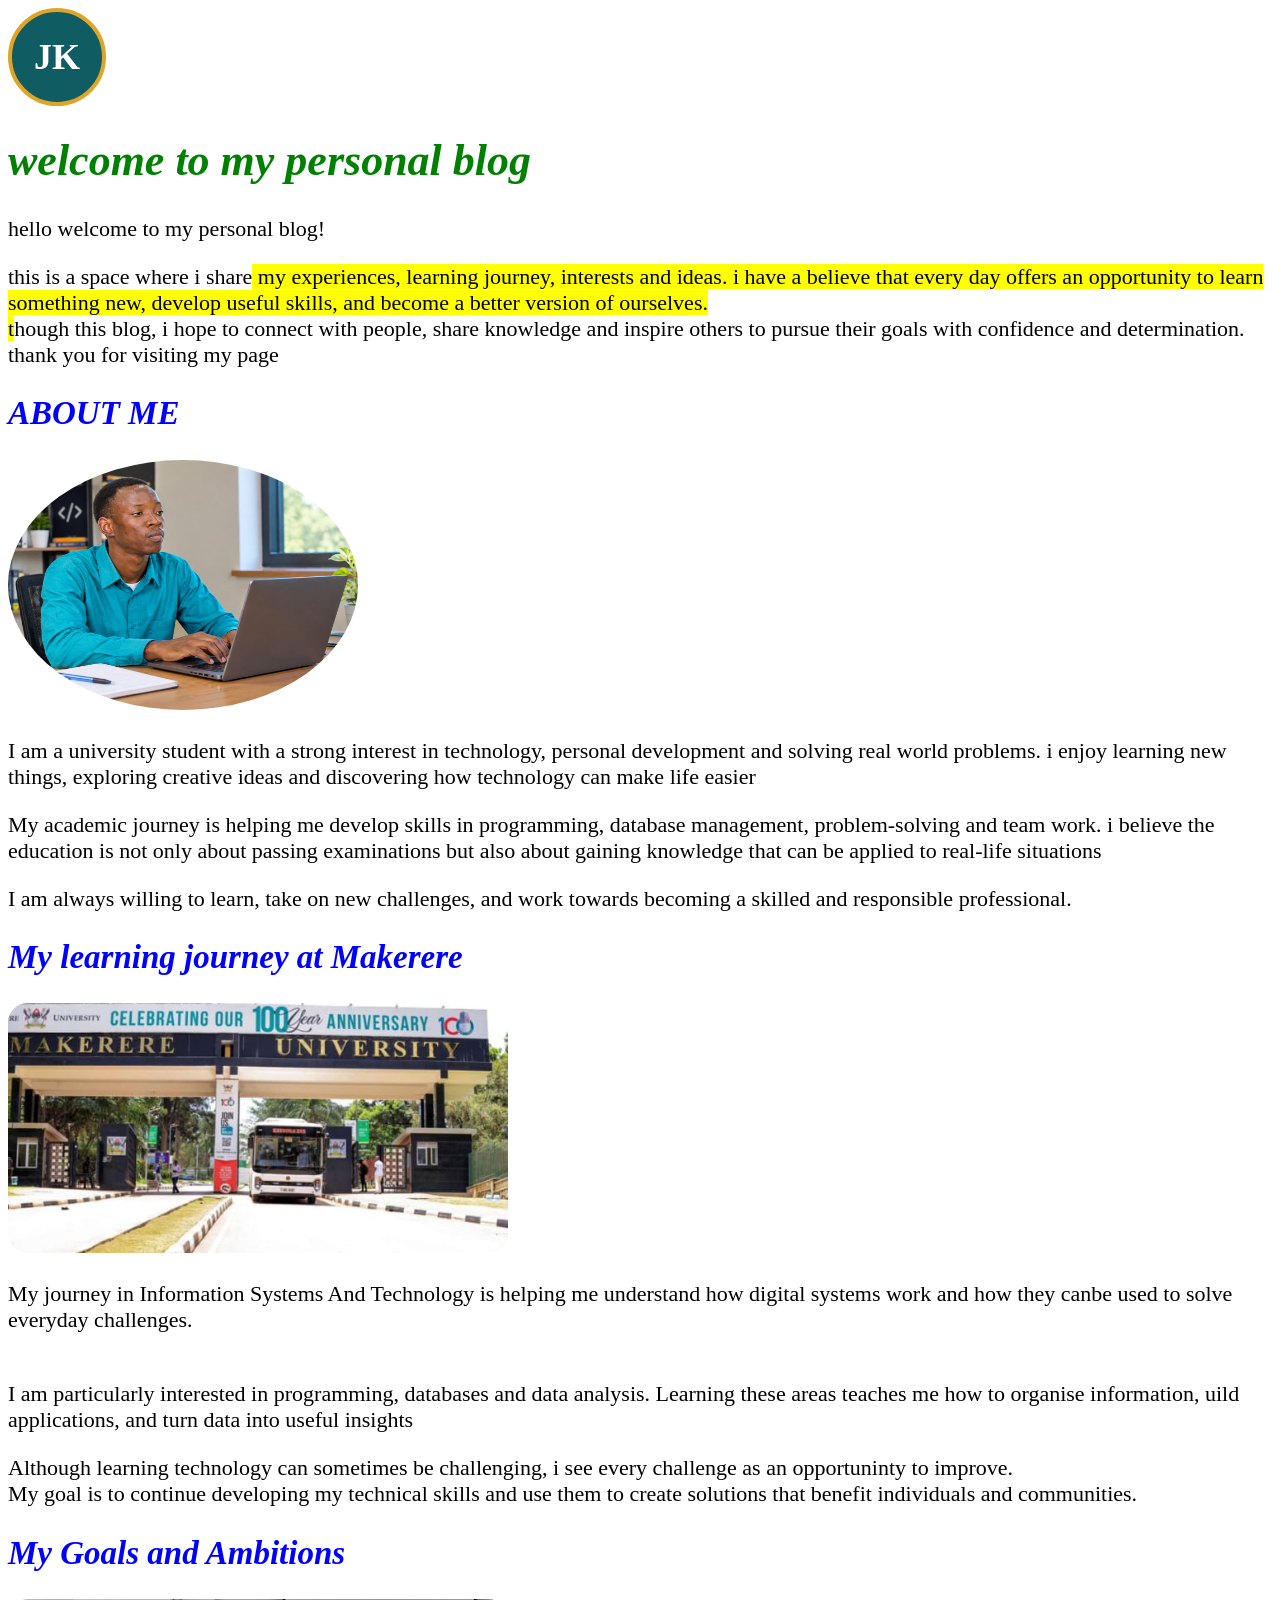
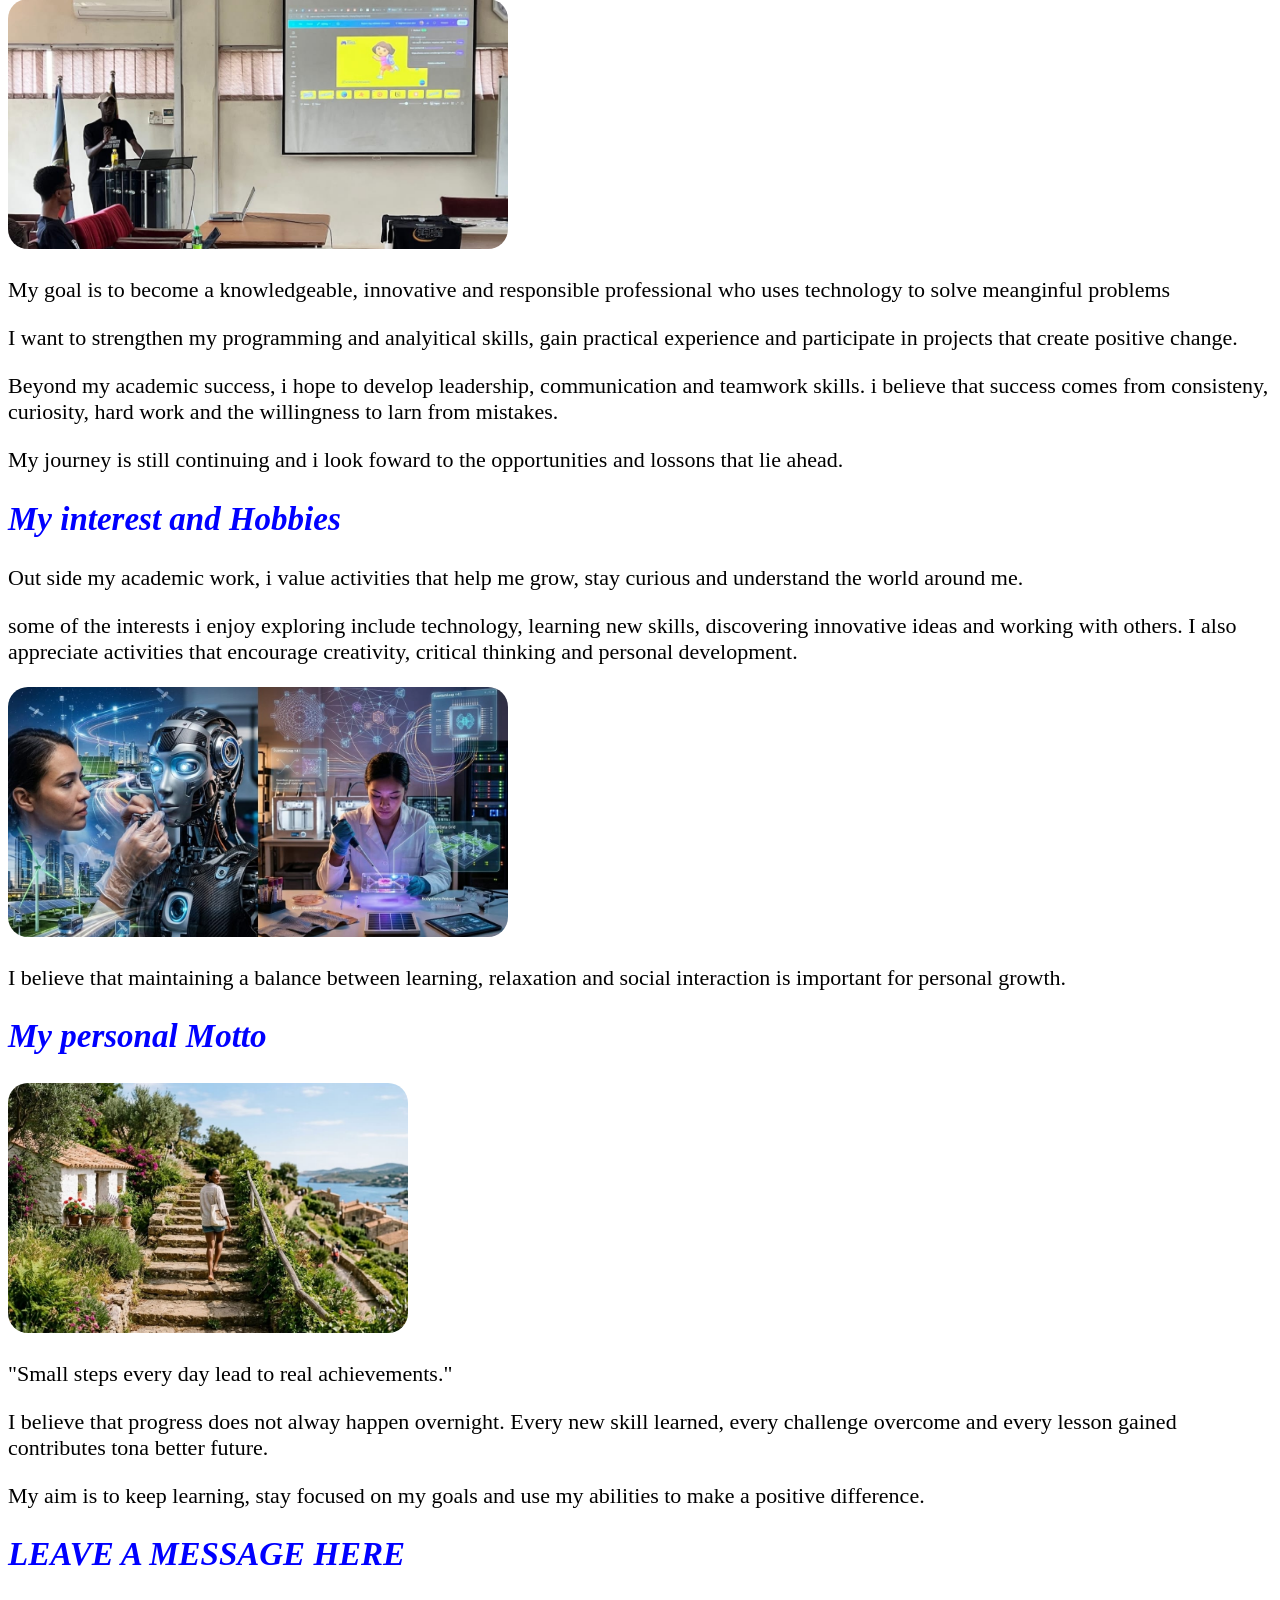
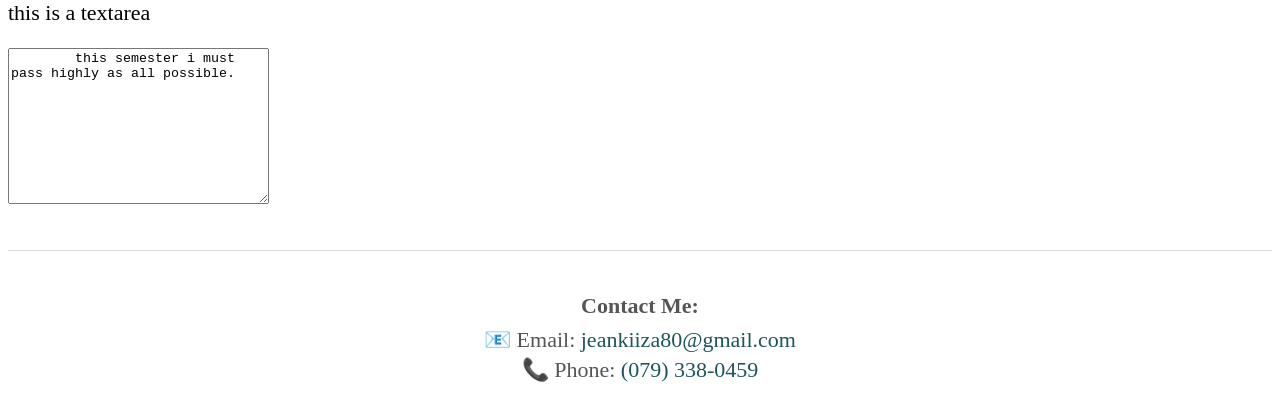
==== index.html @ bac6941d "Update index.html" ====
<!DOCTYPE html>
<html lang="en">
<head>
    <meta charset="UTF-8"
    <meta name = "viewport" content="width=device-width, initial-scale=1.0">
    <title>MY PERSONAL BLOG</title>
    <link rel="stylesheet" 
    href="style.css">
    <style>
      body { background-color: cream; font-size:22px;}
      h1 { color: green; font-style: italic;}
      h2{color: blue; font-style: italic;}
      .profile-photo { width: 350px;height:250px; border-radius: 100%;}
        
    
    </style>
</head>
<body>
  <header class="top-bar">
       <div style="width:90px; height:90px; border-radius:50%; background-color:#0f5c63; color:white; font-size: 36px; font-weight:bold; display:flex; align-items:center; justify-content:center; border:4px solid #e0a526; text-align: center;">JK</div>
          
  </header>
    <h1>welcome to my personal blog </h1> 
    <p>hello welcome to my personal blog!<br> </p>
       <p> this is a space where i share<mark> my experiences, learning journey, interests and ideas. i have a believe that every day offers an opportunity to learn something new, develop useful skills, and become a better version of ourselves.<br>  t</mark>hough this blog, i hope to connect with people, share knowledge and inspire others to pursue their goals with confidence and determination.<br>  thank you for visiting my page</p>
       
        <h2>ABOUT ME</h2>

        <img src="jean.jpeg" alt="computing journey"
          class="profile-photo">
        <P>I am a university student  with a strong interest in technology, personal development and solving real world problems. i enjoy learning new things, exploring creative ideas and discovering  how technology can make life easier<br></P>
        <p>My academic journey is helping me develop skills in programming, database management, problem-solving and team work. i believe the education is not only about passing examinations but also about gaining knowledge that can be applied to real-life situations</p>
        <p>I am always willing to learn, take on new challenges, and work towards becoming a skilled and responsible professional.</p>
        <h2>My learning journey at Makerere</h2>

<img src="muk.jpeg" alt="My Learning Journey" style="width: 500px; height: 250px; object-fit: cover; border-radius: 20px;">
        
        <p>My journey in Information Systems  And Technology is helping me understand how digital systems work and how they canbe used to solve everyday challenges.</p>
        <p><br> I am particularly interested in programming, databases and data analysis. Learning these areas teaches me how to organise information,  uild applications, and turn data into useful insights<br></p>
        <p>Although learning technology can sometimes be challenging, i see every challenge as an opportuninty to improve. <br> My goal is to continue developing my technical skills and use them to create solutions that benefit individuals and communities.</p>

        <h2>My Goals and Ambitions</h2>

        <img src="techno.jpeg" alt="solving technological problem" style="width: 500px; height: 250px; object-fit: cover; border-radius: 20px;">

        <p>My goal is to become a knowledgeable, innovative and responsible professional who uses technology to solve meanginful problems<br></p>

        <p>I want to strengthen my programming and analyitical skills, gain practical experience and participate in projects that create positive change. <br></p>

        <p>Beyond my academic success, i hope to develop leadership, communication and teamwork skills. i believe that success comes from consisteny, curiosity, hard work and the willingness to larn from mistakes.<br></p>

        <p>My journey is still continuing and i look foward to the opportunities and lossons that lie ahead.</p>

        <h2>My interest and Hobbies</h2>

        <p>Out side my academic work, i value activities that help me grow, stay curious and understand the world around me.<br></p>
        <p>some of the interests i enjoy exploring include technology, learning new skills, discovering innovative ideas and working with others. I also appreciate activities that encourage creativity, critical thinking and personal development.<br> </p>
         <img src="tec.jpeg" alt="My technology and innovation" style="width: 500px; height: 250px; object-fit: cover; border-radius: 20px;">

        <p>I believe that maintaining a balance between learning, relaxation and social interaction is important for personal growth.</p>
        

        <h2>My personal Motto</h2>
        <img src="stair.jpeg" alt="what i believe" style="width: 400px; height: 250px; object-fit: cover; border-radius: 20px;">

        <p>"Small steps every day lead to real achievements."<br></p>
        <p>I believe that progress does not alway happen overnight. Every new skill learned, every challenge overcome and every lesson gained contributes tona better future. <br> </p>

        <p>My aim is to keep learning, stay focused on my goals and use my abilities to make a positive difference.</p>

        <h2>LEAVE A MESSAGE HERE</h2>

         <p> this is a textarea</p>
            <textarea name ="message" rows="10" cols="30">
        this semester i must pass highly as all possible.
       </textarea>


        <footer style="margin-top: 40px; padding: 20px 0; border-top: 1px solid #ddd; text-align: center; color: #555;">
  <p style="margin-bottom: 8px;"><strong>Contact Me:</strong></p>
  <p style="margin: 4px 0;">
    📧 Email: <a href="mailto:jeankiiza80@gmail.com" style="color: #1e555c; text-decoration: none;">jeankiiza80@gmail.com</a>
  </p>
  <p style="margin: 4px 0;">
    📞 Phone: <a href="tel:+256 793380459" style="color: #1e555c; text-decoration: none;">(079) 338-0459</a>
  </p>
</footer>
</body>   
</html>
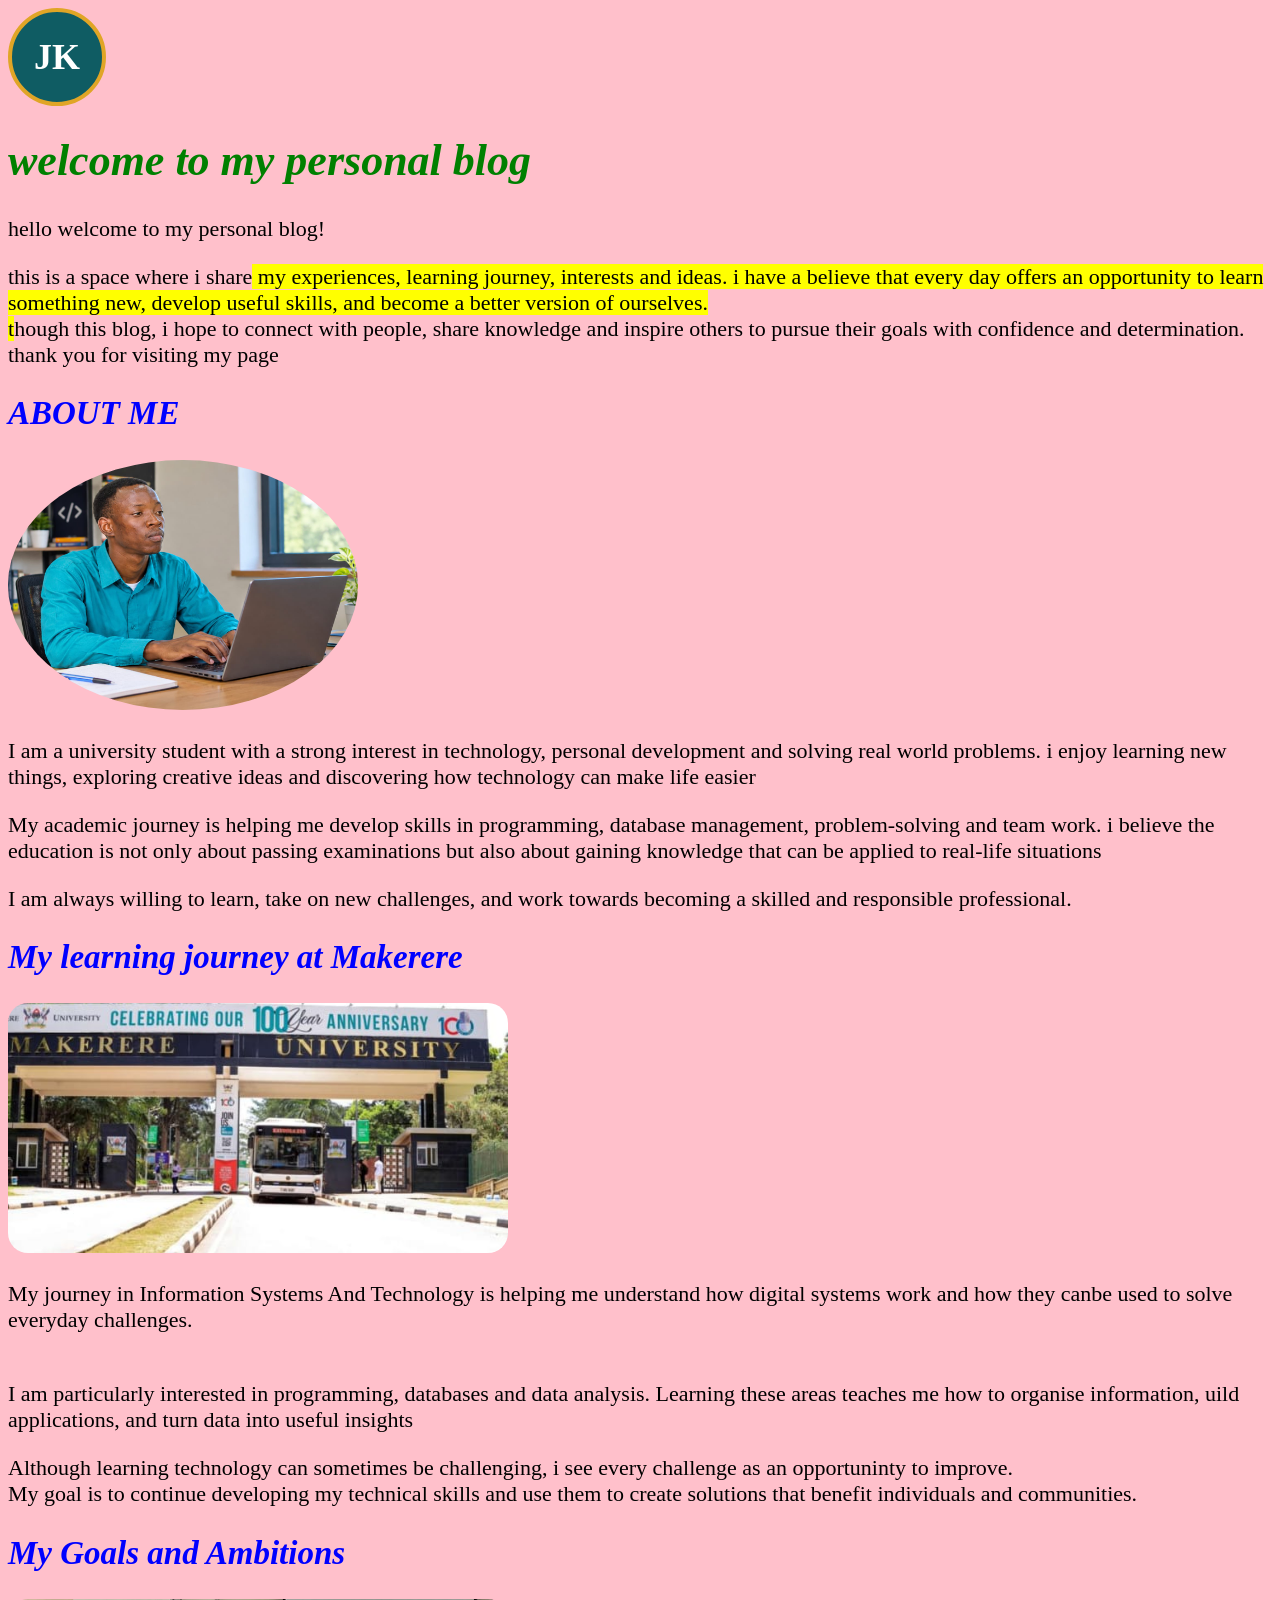
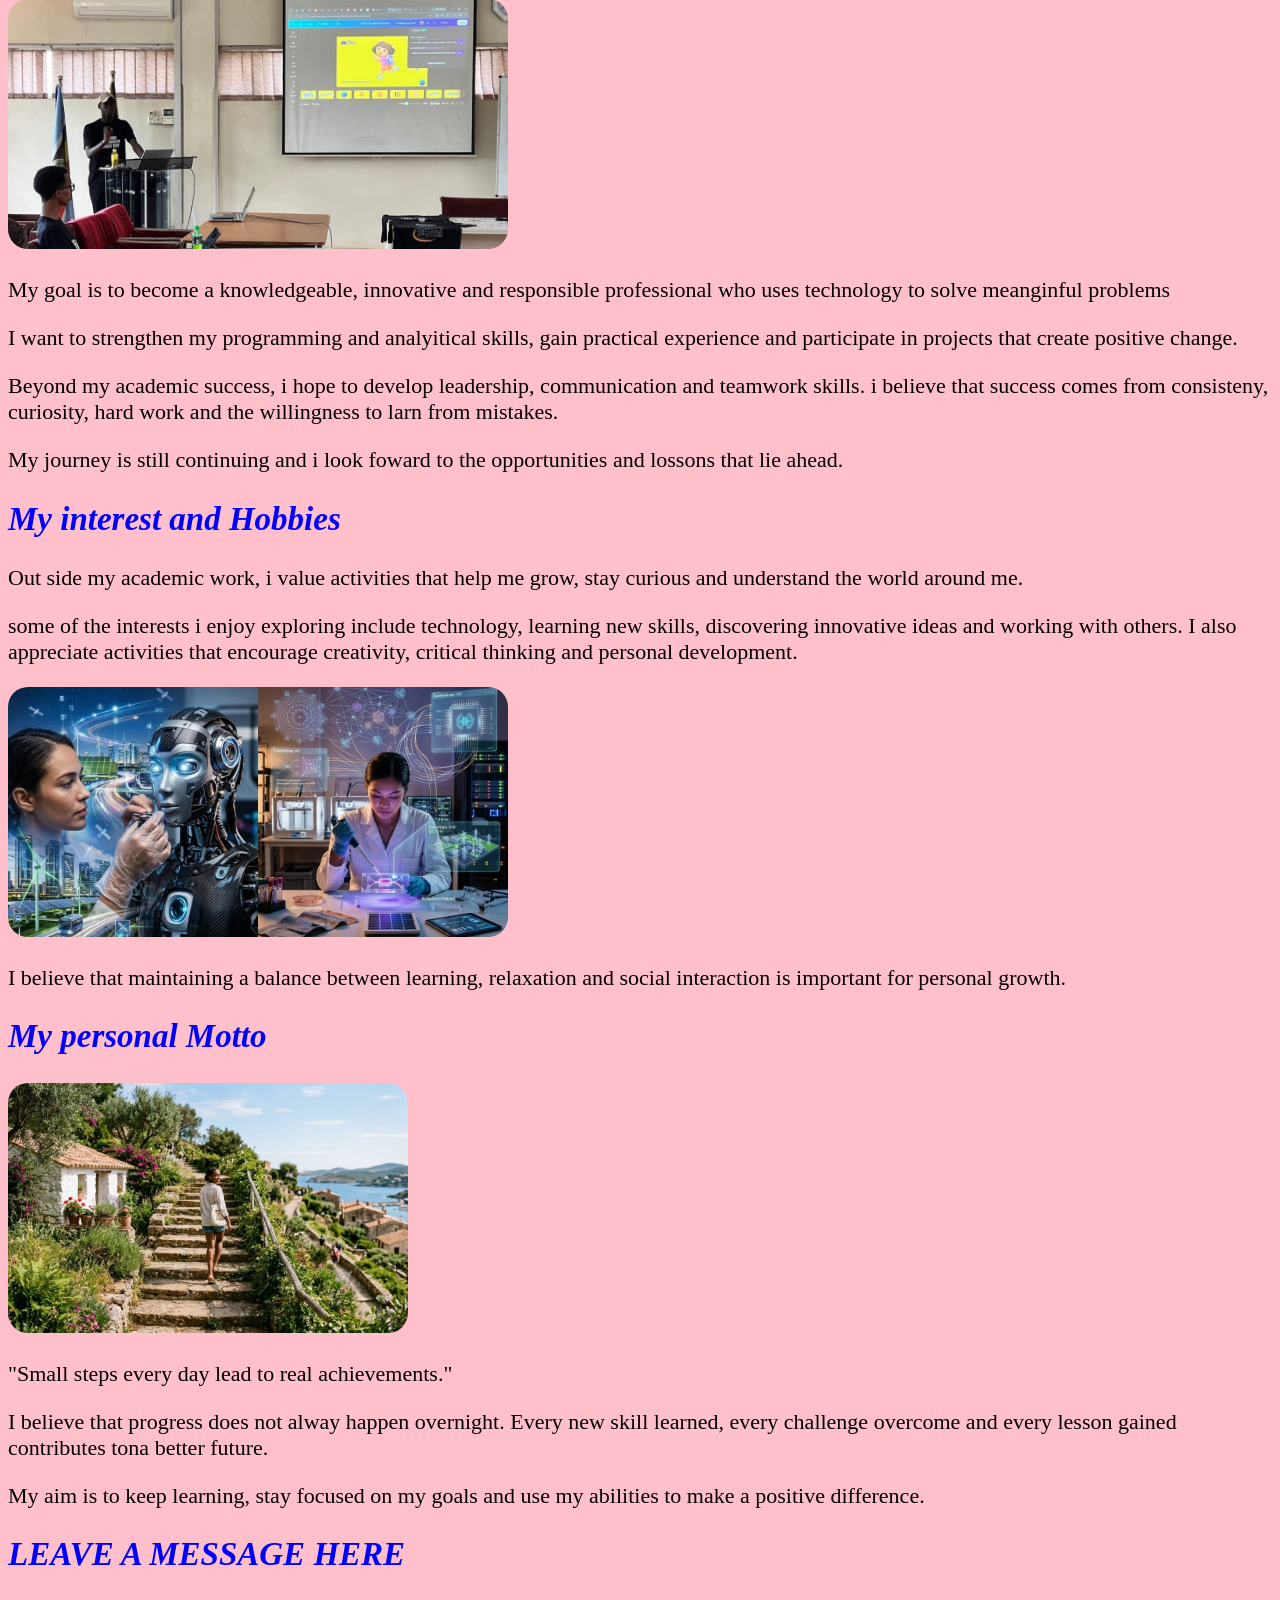
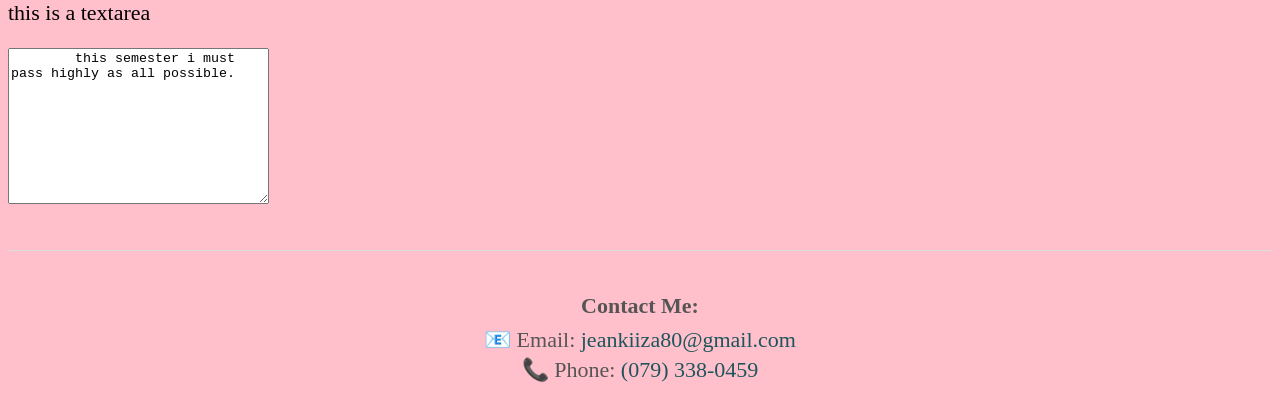
==== commit 78d4b033: "Update index.html" ====
--- a/index.html
+++ b/index.html
@@ -7,7 +7,7 @@
     <link rel="stylesheet" 
     href="style.css">
     <style>
-      body { background-color: cream; font-size:22px;}
+      body { background-color: pink; font-size:22px;}
       h1 { color: green; font-style: italic;}
       h2{color: blue; font-style: italic;}
       .profile-photo { width: 350px;height:250px; border-radius: 100%;}
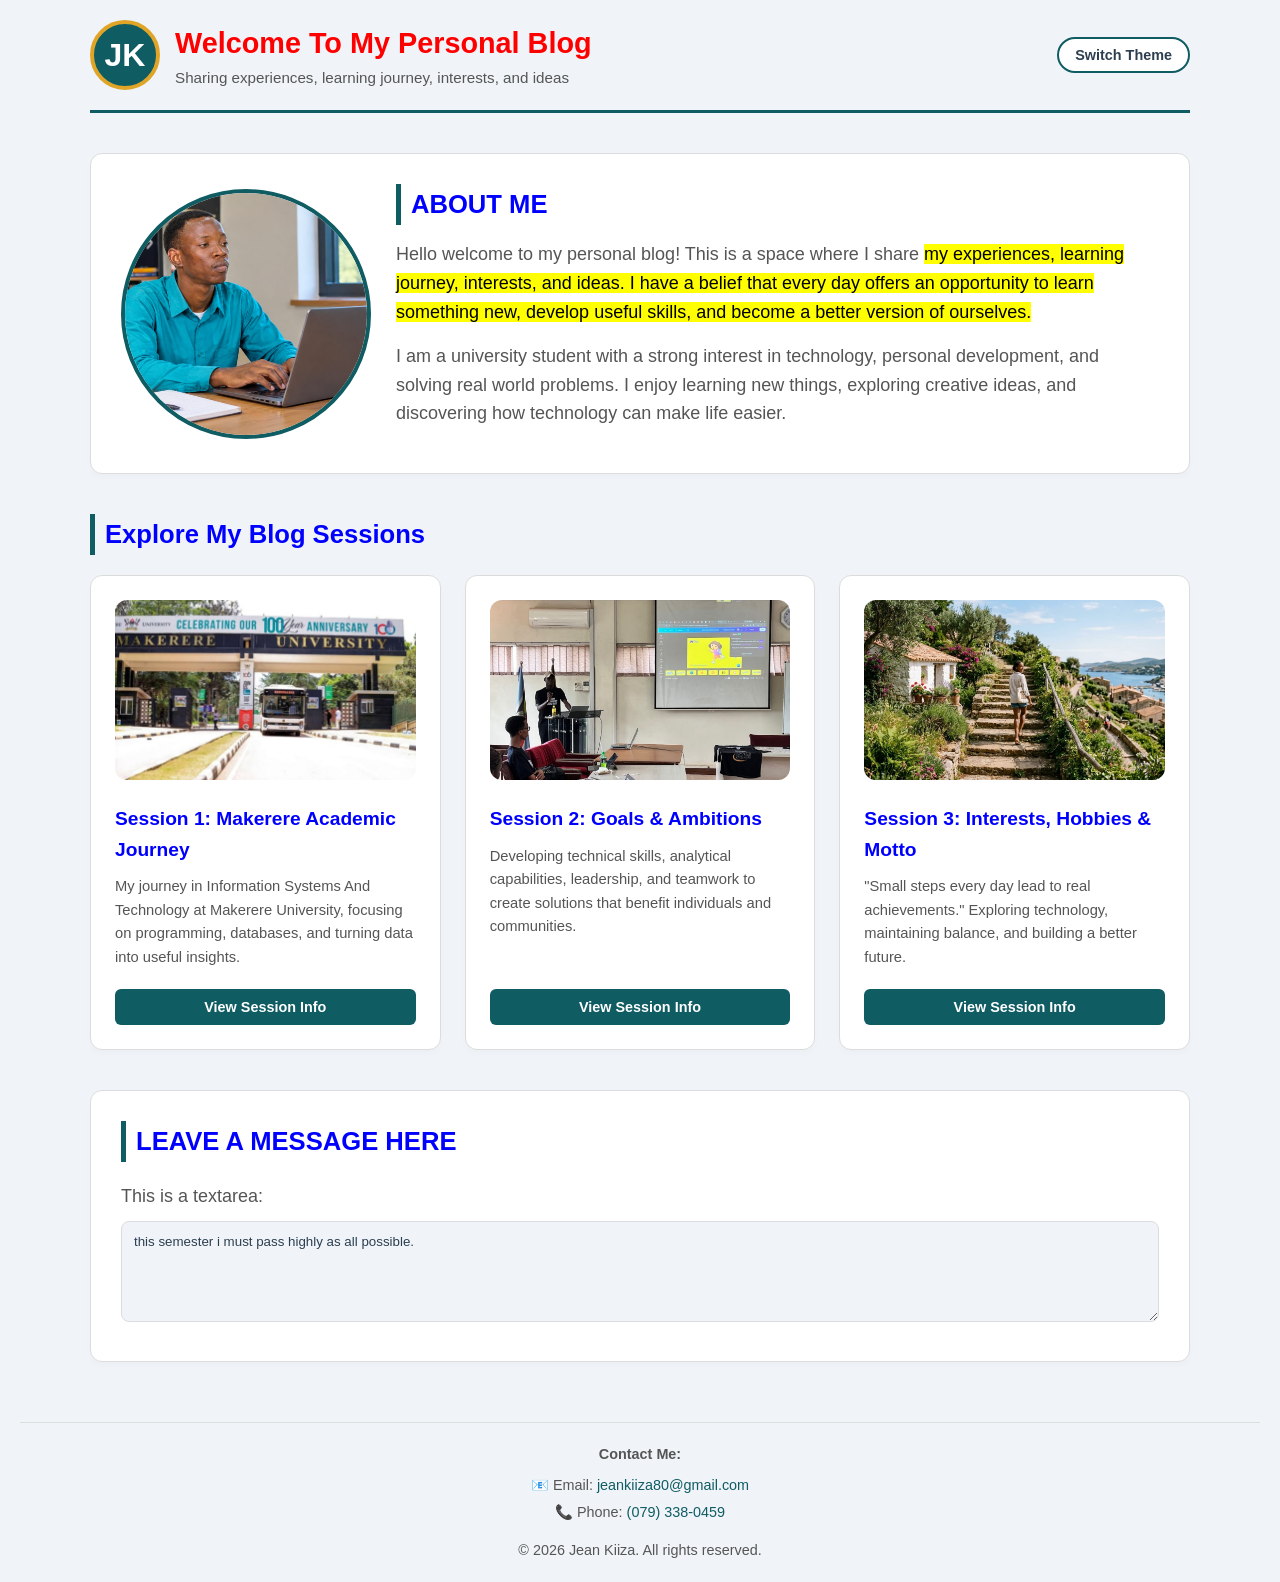
==== commit 3ea20546: "Rename jean.html to index.html" ====
--- a/index.html
+++ b/index.html
@@ -1,89 +1,448 @@
 <!DOCTYPE html>
 <html lang="en">
 <head>
-    <meta charset="UTF-8"
-    <meta name = "viewport" content="width=device-width, initial-scale=1.0">
-    <title>MY PERSONAL BLOG</title>
-    <link rel="stylesheet" 
-    href="style.css">
+    <meta charset="UTF-8">
+    <meta name="viewport" content="width=device-width, initial-scale=1.0">
+    <title>Jean Kiiza - Personal Blog</title>
     <style>
-      body { background-color: pink; font-size:22px;}
-      h1 { color: green; font-style: italic;}
-      h2{color: blue; font-style: italic;}
-      .profile-photo { width: 350px;height:250px; border-radius: 100%;}
-        
-    
+        :root {
+            --bg-color: #f0f4f8;
+            --card-bg: #ffffff;
+            --text-color: #2c3e50;
+            --text-secondary: #555555;
+            --accent-color: #0f5c63;
+            --accent-hover: #0b4449;
+            --border-color: #dcdcdc;
+            --modal-bg: rgba(0, 0, 0, 0.6);
+            --transition-speed: 0.3s;
+        }
+
+        [data-theme="dark"] {
+            --bg-color: #121212;
+            --card-bg: #1e1e1e;
+            --text-color: #e0e0e0;
+            --text-secondary: #aaaaaa;
+            --accent-color: #1e88e5;
+            --accent-hover: #42a5f5;
+            --border-color: #333333;
+            --modal-bg: rgba(0, 0, 0, 0.8);
+        }
+
+        * {
+            box-sizing: border-box;
+            margin: 0;
+            padding: 0;
+            transition: background-color var(--transition-speed), color var(--transition-speed);
+        }
+
+        body {
+            font-family: -apple-system, BlinkMacSystemFont, "Segoe UI", Roboto, Helvetica, Arial, sans-serif;
+            background-color: var(--bg-color);
+            color: var(--text-color);
+            line-height: 1.6;
+            padding: 20px;
+            font-size: 18px;
+        }
+
+        header {
+            max-width: 1100px;
+            margin: 0 auto 40px auto;
+            display: flex;
+            justify-content: space-between;
+            align-items: center;
+            border-bottom: 3px solid var(--accent-color);
+            padding-bottom: 20px;
+        }
+
+        .top-bar {
+            width: 70px;
+            height: 70px;
+            border-radius: 50%;
+            background-color: var(--accent-color);
+            color: white;
+            font-size: 32px;
+            font-weight: bold;
+            display: flex;
+            align-items: center;
+            justify-content: center;
+            border: 4px solid #e0a526;
+            text-align: center;
+        }
+
+        .header-titles h1 {
+            font-size: 1.8rem;
+            color: red;
+            text-transform: capitalize;
+        }
+
+        .header-titles p {
+            font-size: 0.95rem;
+            color: var(--text-secondary);
+        }
+
+        .theme-toggle {
+            background: var(--card-bg);
+            border: 2px solid var(--accent-color);
+            color: var(--text-color);
+            padding: 8px 16px;
+            border-radius: 20px;
+            cursor: pointer;
+            font-weight: 600;
+            font-size: 0.9rem;
+        }
+
+        .theme-toggle:hover {
+            background-color: var(--accent-color);
+            color: #ffffff;
+        }
+
+        main {
+            max-width: 1100px;
+            margin: 0 auto;
+        }
+
+        .intro-section {
+            background-color: var(--card-bg);
+            border: 1px solid var(--border-color);
+            border-radius: 12px;
+            padding: 30px;
+            margin-bottom: 40px;
+            box-shadow: 0 4px 6px rgba(0, 0, 0, 0.02);
+            display: flex;
+            flex-direction: column;
+            gap: 25px;
+            align-items: center;
+            text-align: center;
+        }
+
+        @media (min-width: 768px) {
+            .intro-section {
+                flex-direction: row;
+                text-align: left;
+            }
+        }
+
+        .profile-photo {
+            width: 250px;
+            height: 250px;
+            object-fit: cover;
+            border-radius: 50%;
+            border: 4px solid var(--accent-color);
+        }
+
+        .intro-text h2 {
+            margin-bottom: 15px;
+            color: blue;
+        }
+
+        .intro-text p {
+            color: var(--text-secondary);
+            margin-bottom: 15px;
+        }
+
+        h2 {
+            color: blue;
+            margin-bottom: 20px;
+            font-size: 1.6rem;
+            border-left: 5px solid var(--accent-color);
+            padding-left: 10px;
+        }
+
+        .sessions-grid {
+            display: grid;
+            grid-template-columns: 1fr;
+            gap: 24px;
+            margin-bottom: 40px;
+        }
+
+        @media (min-width: 650px) {
+            .sessions-grid {
+                grid-template-columns: repeat(2, 1fr);
+            }
+        }
+
+        @media (min-width: 950px) {
+            .sessions-grid {
+                grid-template-columns: repeat(3, 1fr);
+            }
+        }
+
+        .session-card {
+            background-color: var(--card-bg);
+            border: 1px solid var(--border-color);
+            border-radius: 12px;
+            padding: 24px;
+            display: flex;
+            flex-direction: column;
+            justify-content: space-between;
+            box-shadow: 0 4px 6px rgba(0, 0, 0, 0.02);
+        }
+
+        .session-card img {
+            width: 100%;
+            height: 180px;
+            object-fit: cover;
+            border-radius: 12px;
+            margin-bottom: 15px;
+        }
+
+        .session-card h3 {
+            font-size: 1.2rem;
+            margin-bottom: 10px;
+            color: blue;
+        }
+
+        .session-card p {
+            color: var(--text-secondary);
+            font-size: 0.92rem;
+            margin-bottom: 20px;
+        }
+
+        .btn-details {
+            background-color: var(--accent-color);
+            color: #ffffff;
+            border: none;
+            padding: 10px 16px;
+            border-radius: 6px;
+            cursor: pointer;
+            font-weight: 600;
+            font-size: 0.9rem;
+            text-align: center;
+        }
+
+        .btn-details:hover {
+            background-color: var(--accent-hover);
+        }
+
+        /* Modal Styles */
+        .modal {
+            display: none;
+            position: fixed;
+            top: 0;
+            left: 0;
+            width: 100%;
+            height: 100%;
+            background-color: var(--modal-bg);
+            justify-content: center;
+            align-items: center;
+            padding: 20px;
+            z-index: 1000;
+        }
+
+        .modal.active {
+            display: flex;
+        }
+
+        .modal-content {
+            background-color: var(card-bg);
+            border: 1px solid var(border-color);
+            padding: 30px;
+            border-radius: 12px;
+            max-width: 550px;
+            width: 100%;
+            position: relative;
+            box-shadow: 0 10px 25px rgba(0,0,0,0.2);
+            max-height: 90vh;
+            overflow-y: auto;
+        }
+
+        .modal-content h2 {
+            margin-bottom: 15px;
+            color: blue;
+        }
+
+        .modal-content p {
+            color: var(--text-secondary);
+            margin-bottom: 15px;
+            line-height: 1.7;
+        }
+
+        .close-btn {
+            background: transparent;
+            border: none;
+            font-size: 1.8rem;
+            color: var(--text-color);
+            cursor: pointer;
+            position: absolute;
+            top: 15px;
+            right: 20px;
+        }
+
+        .message-section {
+            background-color: var(--card-bg);
+            border: 1px solid var(--border-color);
+            border-radius: 12px;
+            padding: 30px;
+            margin-top: 40px;
+            box-shadow: 0 4px 6px rgba(0, 0, 0, 0.02);
+        }
+
+        textarea {
+            width: 100%;
+            padding: 12px;
+            border-radius: 8px;
+            border: 1px solid var(--border-color);
+            background-color: var(--bg-color);
+            color: var(--text-color);
+            font-family: inherit;
+            resize: vertical;
+        }
+
+        footer {
+            text-align: center;
+            margin-top: 60px;
+            color: #555;
+            font-size: 0.9rem;
+            border-top: 1px solid #ddd;
+            padding-top: 20px;
+        }
     </style>
 </head>
 <body>
-  <header class="top-bar">
-       <div style="width:90px; height:90px; border-radius:50%; background-color:#0f5c63; color:white; font-size: 36px; font-weight:bold; display:flex; align-items:center; justify-content:center; border:4px solid #e0a526; text-align: center;">JK</div>
-          
-  </header>
-    <h1>welcome to my personal blog </h1> 
-    <p>hello welcome to my personal blog!<br> </p>
-       <p> this is a space where i share<mark> my experiences, learning journey, interests and ideas. i have a believe that every day offers an opportunity to learn something new, develop useful skills, and become a better version of ourselves.<br>  t</mark>hough this blog, i hope to connect with people, share knowledge and inspire others to pursue their goals with confidence and determination.<br>  thank you for visiting my page</p>
-       
-        <h2>ABOUT ME</h2>
-
-        <img src="jean.jpeg" alt="computing journey"
-          class="profile-photo">
-        <P>I am a university student  with a strong interest in technology, personal development and solving real world problems. i enjoy learning new things, exploring creative ideas and discovering  how technology can make life easier<br></P>
-        <p>My academic journey is helping me develop skills in programming, database management, problem-solving and team work. i believe the education is not only about passing examinations but also about gaining knowledge that can be applied to real-life situations</p>
-        <p>I am always willing to learn, take on new challenges, and work towards becoming a skilled and responsible professional.</p>
-        <h2>My learning journey at Makerere</h2>
-
-<img src="muk.jpeg" alt="My Learning Journey" style="width: 500px; height: 250px; object-fit: cover; border-radius: 20px;">
+
+    <header>
+        <div style="display: flex; align-items: center; gap: 15px;">
+            <div class="top-bar">JK</div>
+            <div class="header-titles">
+                <h1>welcome to my personal blog</h1>
+                <p>Sharing experiences, learning journey, interests, and ideas</p>
+            </div>
+        </div>
+        <button class="theme-toggle" id="themeToggleBtn">Switch Theme</button>
+    </header>
+
+    <main>
+        <!-- Intro Section -->
+        <section class="intro-section">
+            <img src="jean.jpeg" alt="computing journey" class="profile-photo">
+            <div class="intro-text">
+                <h2>ABOUT ME</h2>
+                <p>Hello welcome to my personal blog! This is a space where I share <mark>my experiences, learning journey, interests, and ideas. I have a belief that every day offers an opportunity to learn something new, develop useful skills, and become a better version of ourselves.</mark></p>
+                <p>I am a university student with a strong interest in technology, personal development, and solving real world problems. I enjoy learning new things, exploring creative ideas, and discovering how technology can make life easier.</p>
+            </div>
+        </section>
+
+        <h2>Explore My Blog Sessions</h2>
         
-        <p>My journey in Information Systems  And Technology is helping me understand how digital systems work and how they canbe used to solve everyday challenges.</p>
-        <p><br> I am particularly interested in programming, databases and data analysis. Learning these areas teaches me how to organise information,  uild applications, and turn data into useful insights<br></p>
-        <p>Although learning technology can sometimes be challenging, i see every challenge as an opportuninty to improve. <br> My goal is to continue developing my technical skills and use them to create solutions that benefit individuals and communities.</p>
-
-        <h2>My Goals and Ambitions</h2>
-
-        <img src="techno.jpeg" alt="solving technological problem" style="width: 500px; height: 250px; object-fit: cover; border-radius: 20px;">
-
-        <p>My goal is to become a knowledgeable, innovative and responsible professional who uses technology to solve meanginful problems<br></p>
-
-        <p>I want to strengthen my programming and analyitical skills, gain practical experience and participate in projects that create positive change. <br></p>
-
-        <p>Beyond my academic success, i hope to develop leadership, communication and teamwork skills. i believe that success comes from consisteny, curiosity, hard work and the willingness to larn from mistakes.<br></p>
-
-        <p>My journey is still continuing and i look foward to the opportunities and lossons that lie ahead.</p>
-
-        <h2>My interest and Hobbies</h2>
-
-        <p>Out side my academic work, i value activities that help me grow, stay curious and understand the world around me.<br></p>
-        <p>some of the interests i enjoy exploring include technology, learning new skills, discovering innovative ideas and working with others. I also appreciate activities that encourage creativity, critical thinking and personal development.<br> </p>
-         <img src="tec.jpeg" alt="My technology and innovation" style="width: 500px; height: 250px; object-fit: cover; border-radius: 20px;">
-
-        <p>I believe that maintaining a balance between learning, relaxation and social interaction is important for personal growth.</p>
+        <div class="sessions-grid">
+            
+            <div class="session-card">
+                <div>
+                    <img src="muk.jpeg" alt="My Learning Journey">
+                    <h3>Session 1: Makerere Academic Journey</h3>
+                    <p>My journey in Information Systems And Technology at Makerere University, focusing on programming, databases, and turning data into useful insights.</p>
+                </div>
+                <button class="btn-details" onclick="openModal('modal1')">View Session Info</button>
+            </div>
+
+            
+            <div class="session-card">
+                <div>
+                    <img src="techno.jpeg" alt="solving technological problem">
+                    <h3>Session 2: Goals & Ambitions</h3>
+                    <p>Developing technical skills, analytical capabilities, leadership, and teamwork to create solutions that benefit individuals and communities.</p>
+                </div>
+                <button class="btn-details" onclick="openModal('modal2')">View Session Info</button>
+            </div>
+
+            
+            <div class="session-card">
+                <div>
+                    <img src="stair.jpeg" alt="what i believe">
+                    <h3>Session 3: Interests, Hobbies & Motto</h3>
+                    <p>"Small steps every day lead to real achievements." Exploring technology, maintaining balance, and building a better future.</p>
+                </div>
+                <button class="btn-details" onclick="openModal('modal3')">View Session Info</button>
+            </div>
+        </div>
+
         
-
-        <h2>My personal Motto</h2>
-        <img src="stair.jpeg" alt="what i believe" style="width: 400px; height: 250px; object-fit: cover; border-radius: 20px;">
-
-        <p>"Small steps every day lead to real achievements."<br></p>
-        <p>I believe that progress does not alway happen overnight. Every new skill learned, every challenge overcome and every lesson gained contributes tona better future. <br> </p>
-
-        <p>My aim is to keep learning, stay focused on my goals and use my abilities to make a positive difference.</p>
-
-        <h2>LEAVE A MESSAGE HERE</h2>
-
-         <p> this is a textarea</p>
-            <textarea name ="message" rows="10" cols="30">
-        this semester i must pass highly as all possible.
-       </textarea>
-
-
-        <footer style="margin-top: 40px; padding: 20px 0; border-top: 1px solid #ddd; text-align: center; color: #555;">
-  <p style="margin-bottom: 8px;"><strong>Contact Me:</strong></p>
-  <p style="margin: 4px 0;">
-    📧 Email: <a href="mailto:jeankiiza80@gmail.com" style="color: #1e555c; text-decoration: none;">jeankiiza80@gmail.com</a>
-  </p>
-  <p style="margin: 4px 0;">
-    📞 Phone: <a href="tel:+256 793380459" style="color: #1e555c; text-decoration: none;">(079) 338-0459</a>
-  </p>
-</footer>
-</body>   
+        <section class="message-section">
+            <h2>LEAVE A MESSAGE HERE</h2>
+            <p style="color: var(--text-secondary); margin-bottom: 10px;">This is a textarea:</p>
+            <textarea name="message" rows="5">this semester i must pass highly as all possible.</textarea>
+        </section>
+    </main>
+
+    
+    <div class="modal" id="modal1">
+        <div class="modal-content">
+            <button class="close-btn" onclick="closeModal('modal1')">&times;</button>
+            <h2>Session 1: My Learning Journey at Makerere</h2>
+            <p>My journey in Information Systems And Technology is helping me understand how digital systems work and how they can be used to solve everyday challenges.</p>
+            <p>I am particularly interested in programming, databases, and data analysis. Learning these areas teaches me how to organize information, build applications, and turn data into useful insights.</p>
+            <p>Although learning technology can sometimes be challenging, I see every challenge as an opportunity to improve. My goal is to continue developing my technical skills and use them to create solutions that benefit individuals and communities.</p>
+            <button class="btn-details" onclick="closeModal('modal1')">Close Window</button>
+        </div>
+    </div>
+
+    
+    <div class="modal" id="modal2">
+        <div class="modal-content">
+            <button class="close-btn" onclick="closeModal('modal2')">&times;</button>
+            <h2>Session 2: My Goals and Ambitions</h2>
+            <p>My goal is to become a knowledgeable, innovative, and responsible professional who uses technology to solve meaningful problems.</p>
+            <p>I want to strengthen my programming and analytical skills, gain practical experience, and participate in projects that create positive change.</p>
+            <p>Beyond my academic success, I hope to develop leadership, communication, and teamwork skills. I believe that success comes from consistency, curiosity, hard work, and the willingness to learn from mistakes.</p>
+            <button class="btn-details" onclick="closeModal('modal2')">Close Window</button>
+        </div>
+    </div>
+
+    
+    <div class="modal" id="modal3">
+        <div class="modal-content">
+            <button class="close-btn" onclick="closeModal('modal3')">&times;</button>
+            <h2>Session 3: Interests, Hobbies & Personal Motto</h2>
+            <p><strong>Personal Motto:</strong> "Small steps every day lead to real achievements."</p>
+            <p>I believe that progress does not always happen overnight. Every new skill learned, every challenge overcome, and every lesson gained contributes to a better future.</p>
+            <p>Outside my academic work, I value activities that help me grow, stay curious, and understand the world around me. Some of the interests I enjoy exploring include technology, learning new skills, discovering innovative ideas, and working with others.</p>
+            <button class="btn-details" onclick="closeModal('modal3')">Close Window</button>
+        </div>
+    </div>
+
+    <footer>
+        <p style="margin-bottom: 8px;"><strong>Contact Me:</strong></p>
+        <p style="margin: 4px 0;">
+            📧 Email: <a href="mailto:jeankiiza80@gmail.com" style="color: #0f5c63; text-decoration: none;">jeankiiza80@gmail.com</a>
+        </p>
+        <p style="margin: 4px 0;">
+            📞 Phone: <a href="tel:+256793380459" style="color: #0f5c63; text-decoration: none;">(079) 338-0459</a>
+        </p>
+        <p style="margin-top: 15px;">&copy; 2026 Jean Kiiza. All rights reserved.</p>
+    </footer>
+
+    <script>
+        
+        const themeToggleBtn = document.getElementById('themeToggleBtn');
+        const htmlElement = document.documentElement;
+
+        themeToggleBtn.addEventListener('click', () => {
+            const currentTheme = htmlElement.getAttribute('data-theme');
+            if (currentTheme === 'dark') {
+                htmlElement.removeAttribute('data-theme');
+                themeToggleBtn.textContent = 'Dark Mode';
+            } else {
+                htmlElement.setAttribute('data-theme', 'dark');
+                themeToggleBtn.textContent = 'Light Mode';
+            
+            }
+        });
+
+        
+        function openModal(modalId) {
+            document.getElementById(modalId).classList.add('active');
+        }
+
+        function closeModal(modalId) {
+            document.getElementById(modalId).classList.remove('active');
+        }
+
+        // Close modal when clicking outside the content box
+        window.onclick = function(event) {
+            if (event.target.classList.contains('modal')) {
+                event.target.classList.remove('active');
+            }
+        }
+    </script>
+</body>
 </html>
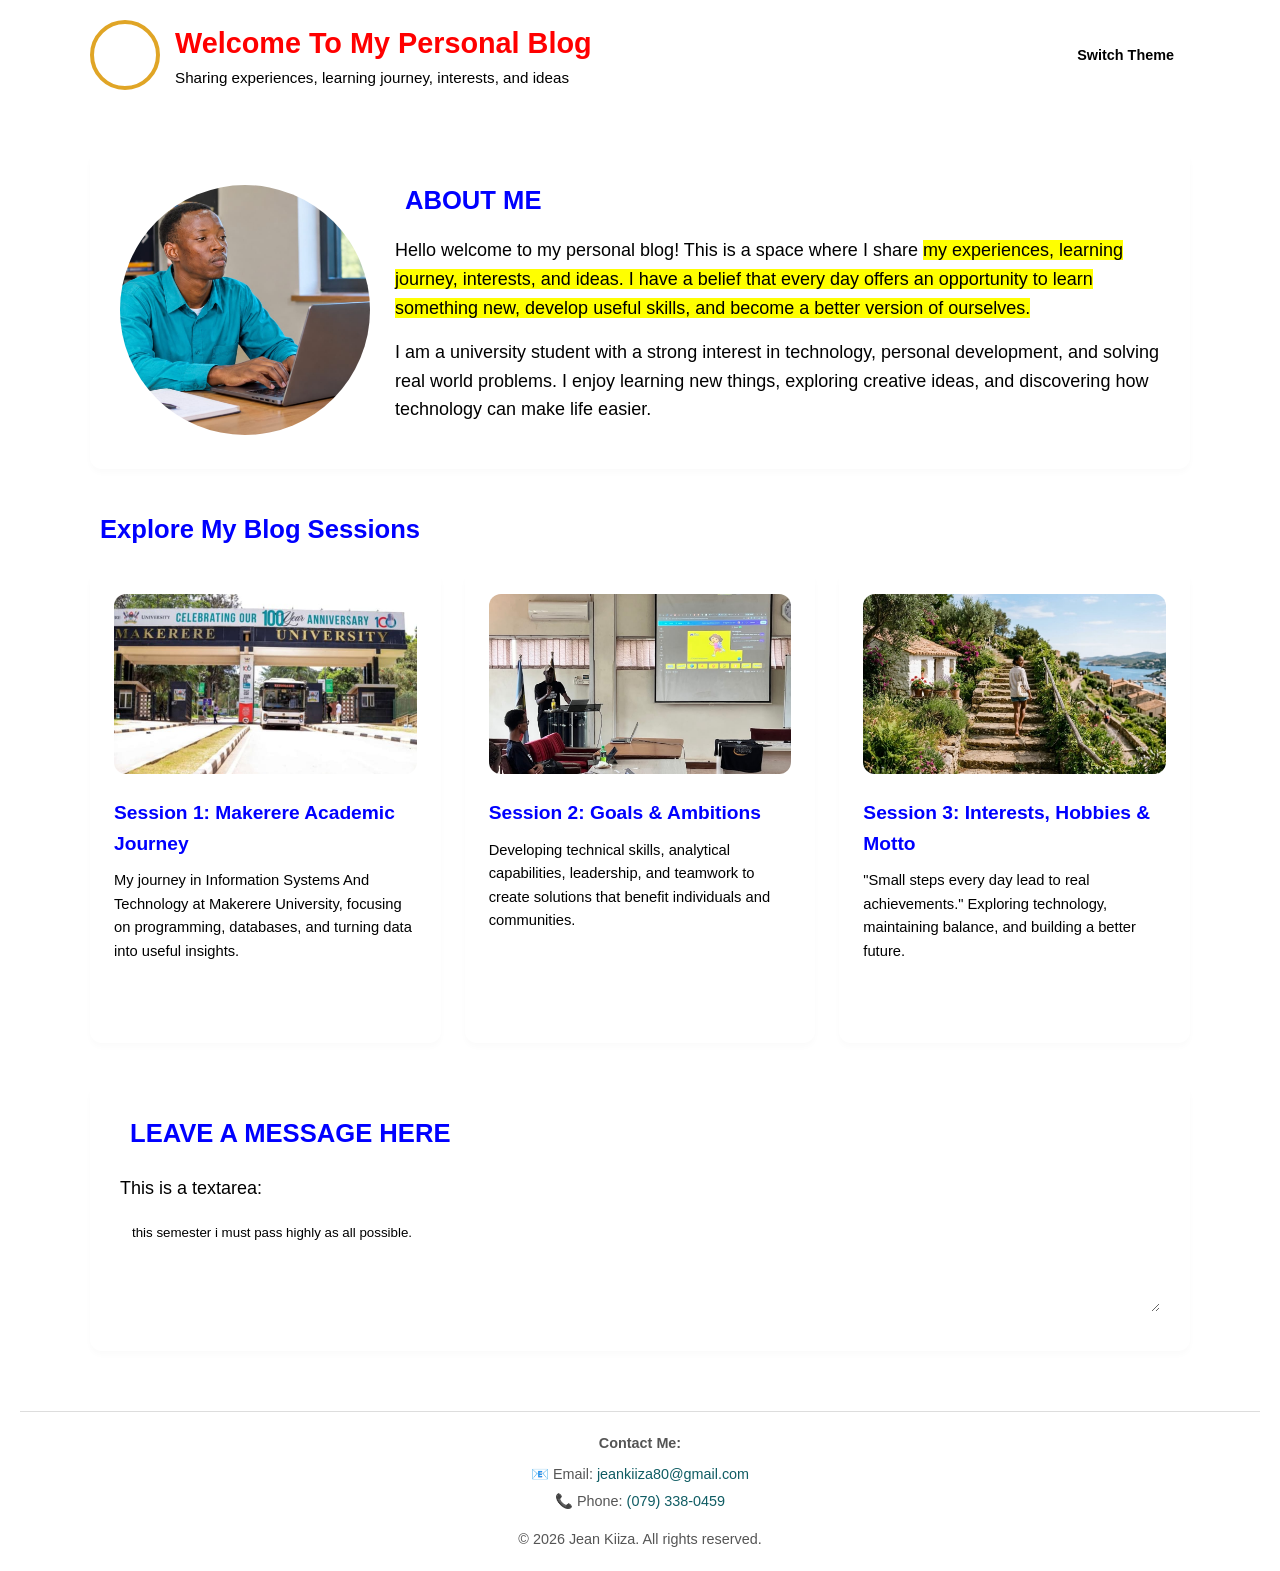
==== commit 5670ec92: "Update index.html" ====
--- a/index.html
+++ b/index.html
@@ -6,26 +6,26 @@
     <title>Jean Kiiza - Personal Blog</title>
     <style>
         :root {
-            --bg-color: #f0f4f8;
-            --card-bg: #ffffff;
-            --text-color: #2c3e50;
-            --text-secondary: #555555;
-            --accent-color: #0f5c63;
-            --accent-hover: #0b4449;
-            --border-color: #dcdcdc;
-            --modal-bg: rgba(0, 0, 0, 0.6);
-            --transition-speed: 0.3s;
+            bg-color: #f0f4f8;
+            card-bg: #ffffff;
+            text-color: #2c3e50;
+          -text-secondary: #555555;
+            accent-color: #0f5c63;
+            accent-hover: #0b4449;
+            border-color: #dcdcdc;
+            modal-bg: rgba(0, 0, 0, 0.6);
+            transition-speed: 0.3s;
         }
 
         [data-theme="dark"] {
-            --bg-color: #121212;
-            --card-bg: #1e1e1e;
-            --text-color: #e0e0e0;
-            --text-secondary: #aaaaaa;
-            --accent-color: #1e88e5;
-            --accent-hover: #42a5f5;
-            --border-color: #333333;
-            --modal-bg: rgba(0, 0, 0, 0.8);
+            bg-color: #121212;
+            card-bg: #1e1e1e;
+            text-color: #e0e0e0;
+            text-secondary: #aaaaaa;
+            accent-color: #1e88e5;
+            accent-hover: #42a5f5;
+            border-color: #333333;
+            modal-bg: rgba(0, 0, 0, 0.8);
         }
 
         * {
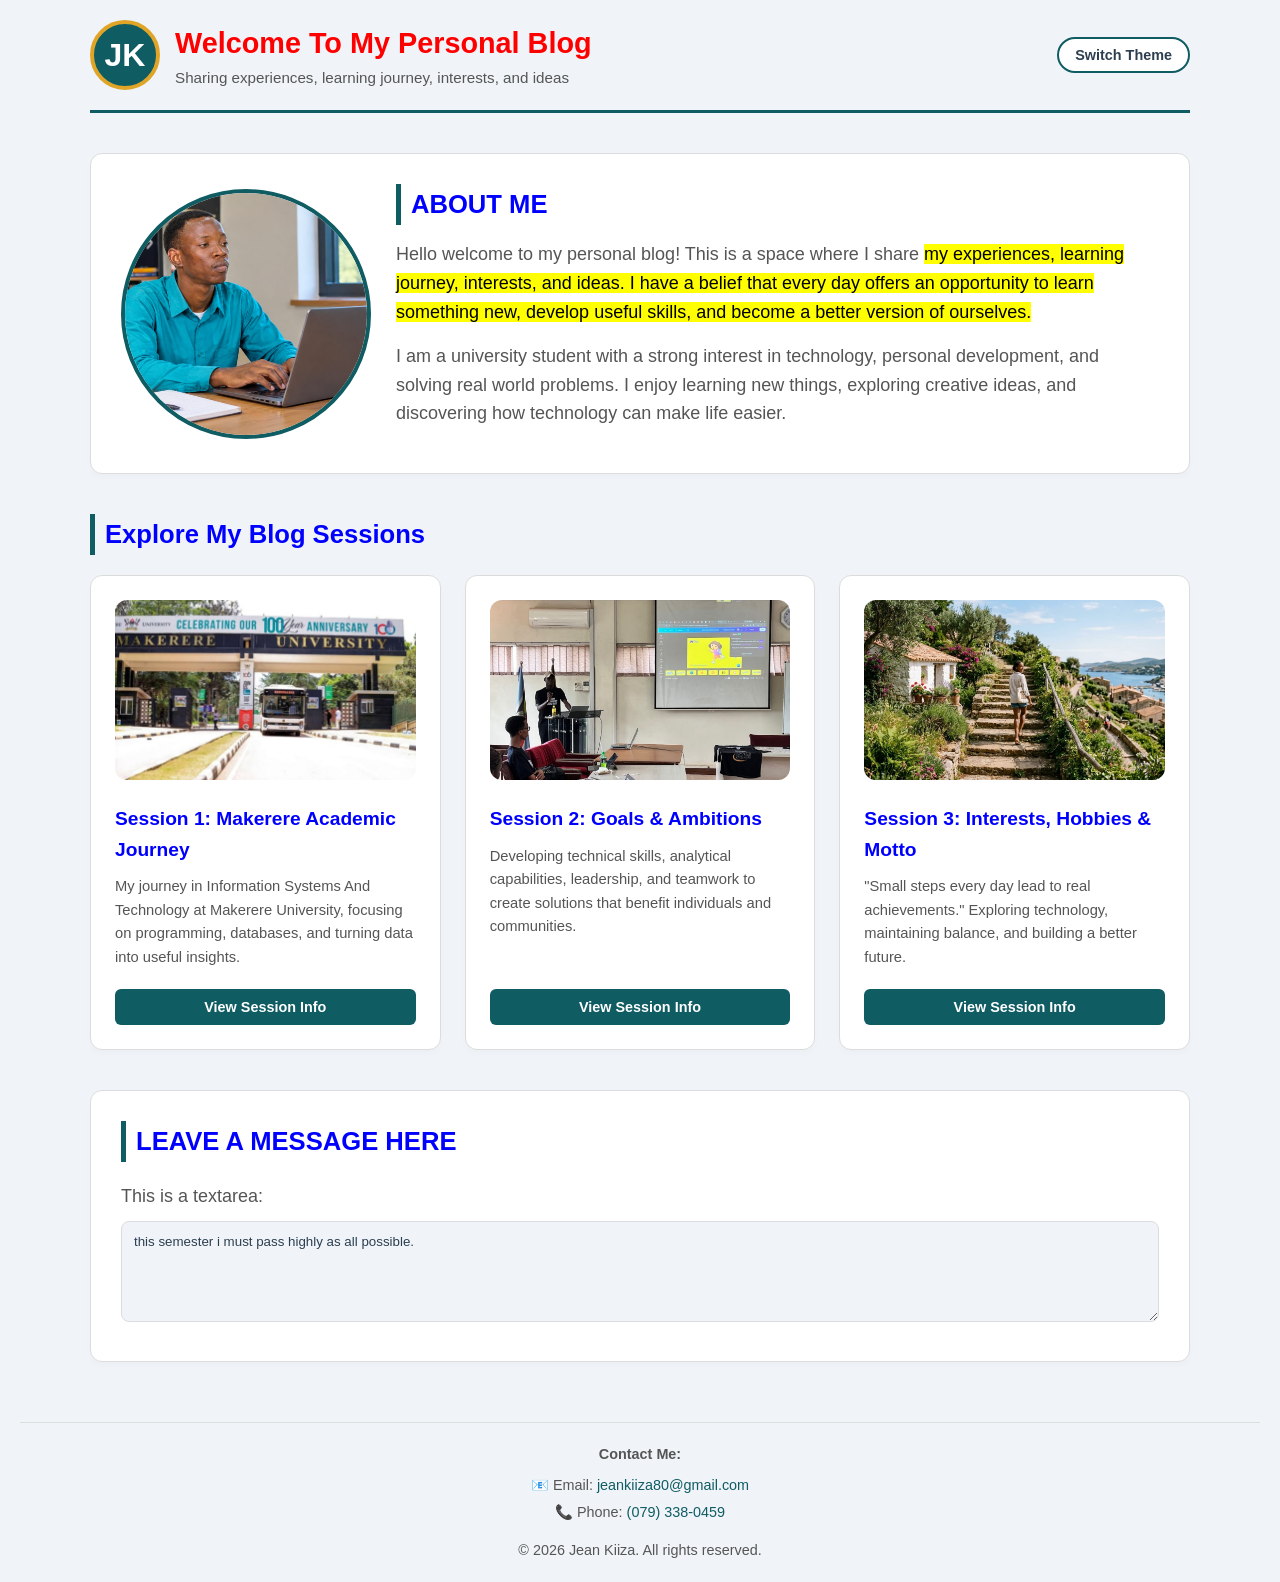
==== commit 508fb0c2: "Update index.html" ====
--- a/index.html
+++ b/index.html
@@ -6,26 +6,26 @@
     <title>Jean Kiiza - Personal Blog</title>
     <style>
         :root {
-            bg-color: #f0f4f8;
-            card-bg: #ffffff;
-            text-color: #2c3e50;
-          -text-secondary: #555555;
-            accent-color: #0f5c63;
-            accent-hover: #0b4449;
-            border-color: #dcdcdc;
-            modal-bg: rgba(0, 0, 0, 0.6);
-            transition-speed: 0.3s;
+            --bg-color: #f0f4f8;
+            --card-bg: #ffffff;
+           --text-color: #2c3e50;
+          --text-secondary: #555555;
+           --accent-color: #0f5c63;
+            --accent-hover: #0b4449;
+           --border-color: #dcdcdc;
+           --modal-bg: rgba(0, 0, 0, 0.6);
+            --transition-speed: 0.3s;
         }
 
         [data-theme="dark"] {
-            bg-color: #121212;
-            card-bg: #1e1e1e;
-            text-color: #e0e0e0;
-            text-secondary: #aaaaaa;
-            accent-color: #1e88e5;
-            accent-hover: #42a5f5;
-            border-color: #333333;
-            modal-bg: rgba(0, 0, 0, 0.8);
+            --bg-color: #121212;
+           --card-bg: #1e1e1e;
+            --text-color: #e0e0e0;
+           --text-secondary: #aaaaaa;
+            --accent-color: #1e88e5;
+           --accent-hover: #42a5f5;
+            --border-color: #333333;
+            --modal-bg: rgba(0, 0, 0, 0.8);
         }
 
         * {
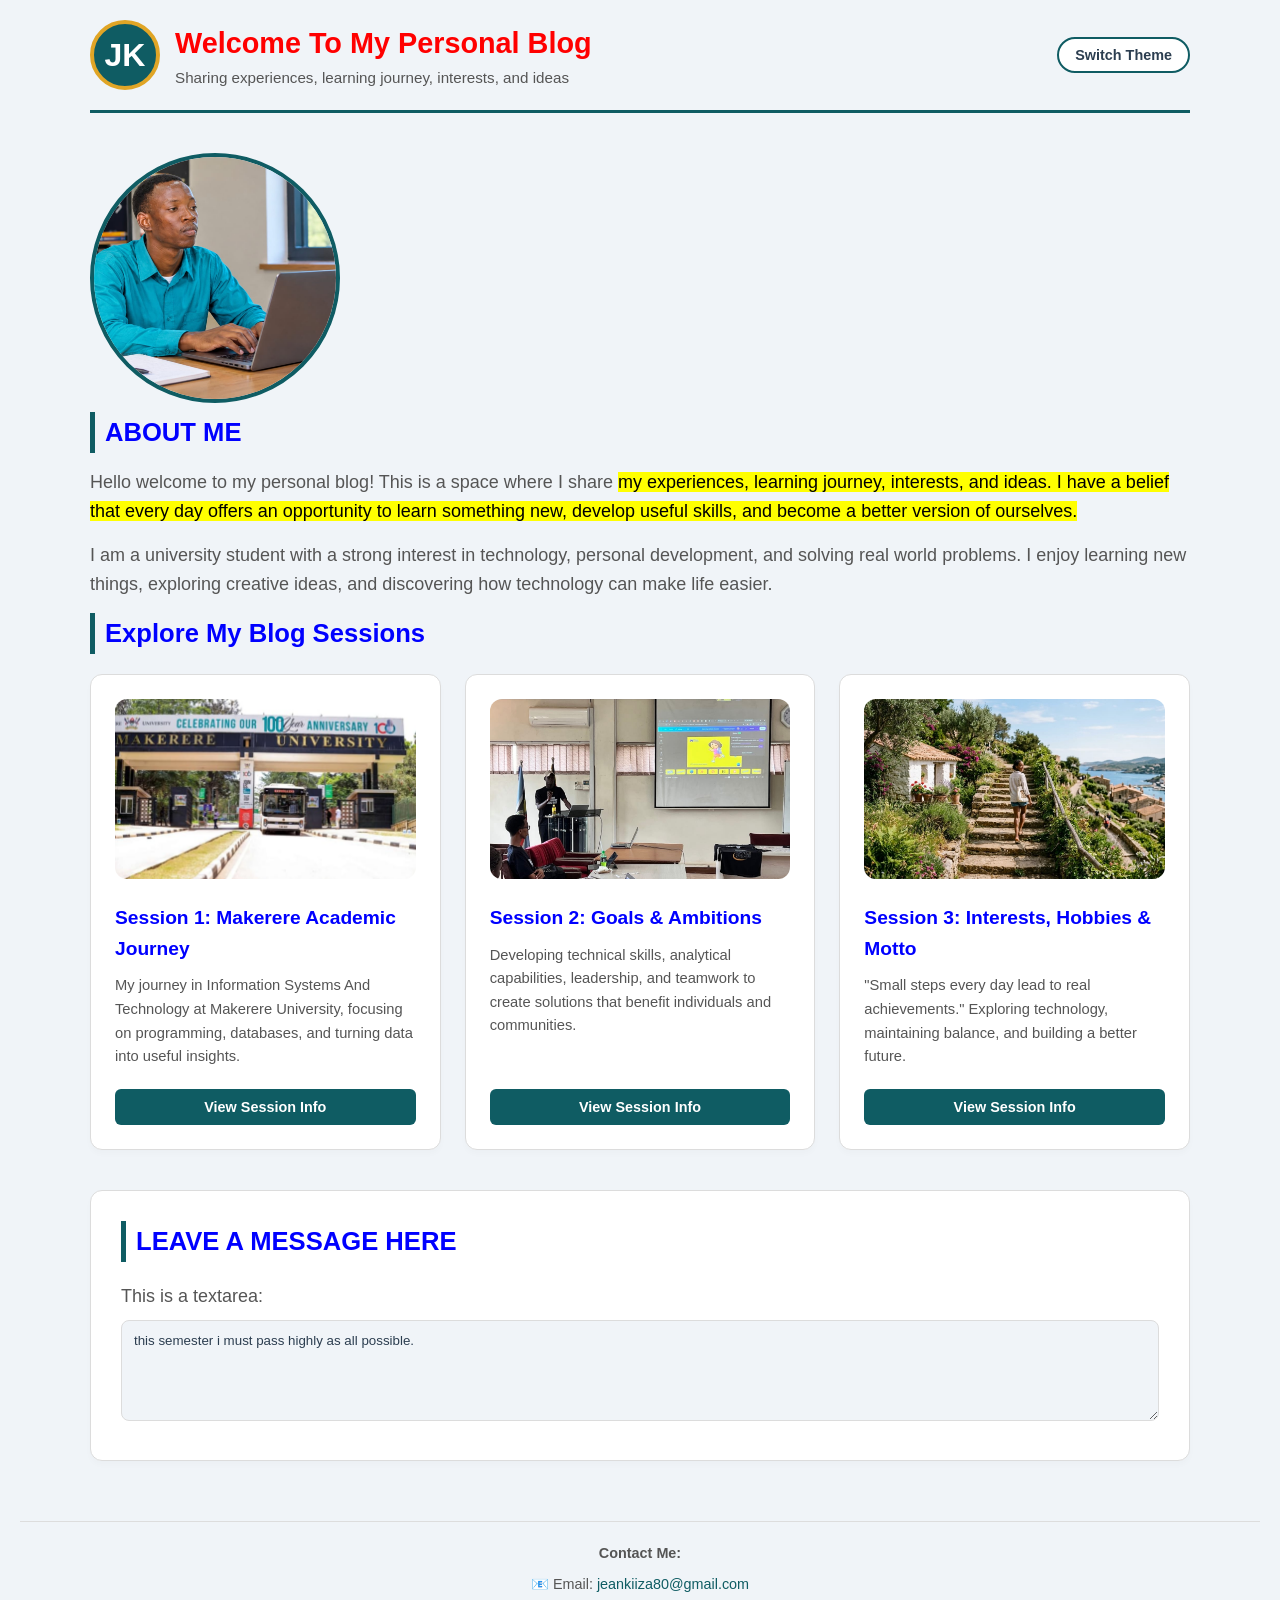
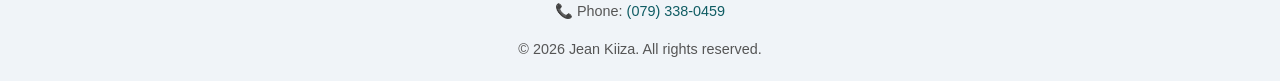
==== commit 882702c6: "Update index.html" ====
--- a/index.html
+++ b/index.html
@@ -102,17 +102,17 @@
         }
 
         .intro-section {
-            background-color: var(--card-bg);
-            border: 1px solid var(--border-color);
-            border-radius: 12px;
-            padding: 30px;
-            margin-bottom: 40px;
-            box-shadow: 0 4px 6px rgba(0, 0, 0, 0.02);
-            display: flex;
-            flex-direction: column;
-            gap: 25px;
-            align-items: center;
-            text-align: center;
+            --background-color: var(--card-bg);
+           --border: 1px solid var(--border-color);
+            --border-radius: 12px;
+            --padding: 30px;
+            --margin-bottom: 40px;
+           --box-shadow: 0 4px 6px rgba(0, 0, 0, 0.02);
+            --display: flex;
+            --flex-direction: column;
+            --gap: 25px;
+            --align-items: center;
+           --text-align: center;
         }
 
         @media (min-width: 768px) {
@@ -234,8 +234,8 @@
         }
 
         .modal-content {
-            background-color: var(card-bg);
-            border: 1px solid var(border-color);
+            background-color: var(--card-bg);
+            border: 1px solid var(--border-color);
             padding: 30px;
             border-radius: 12px;
             max-width: 550px;
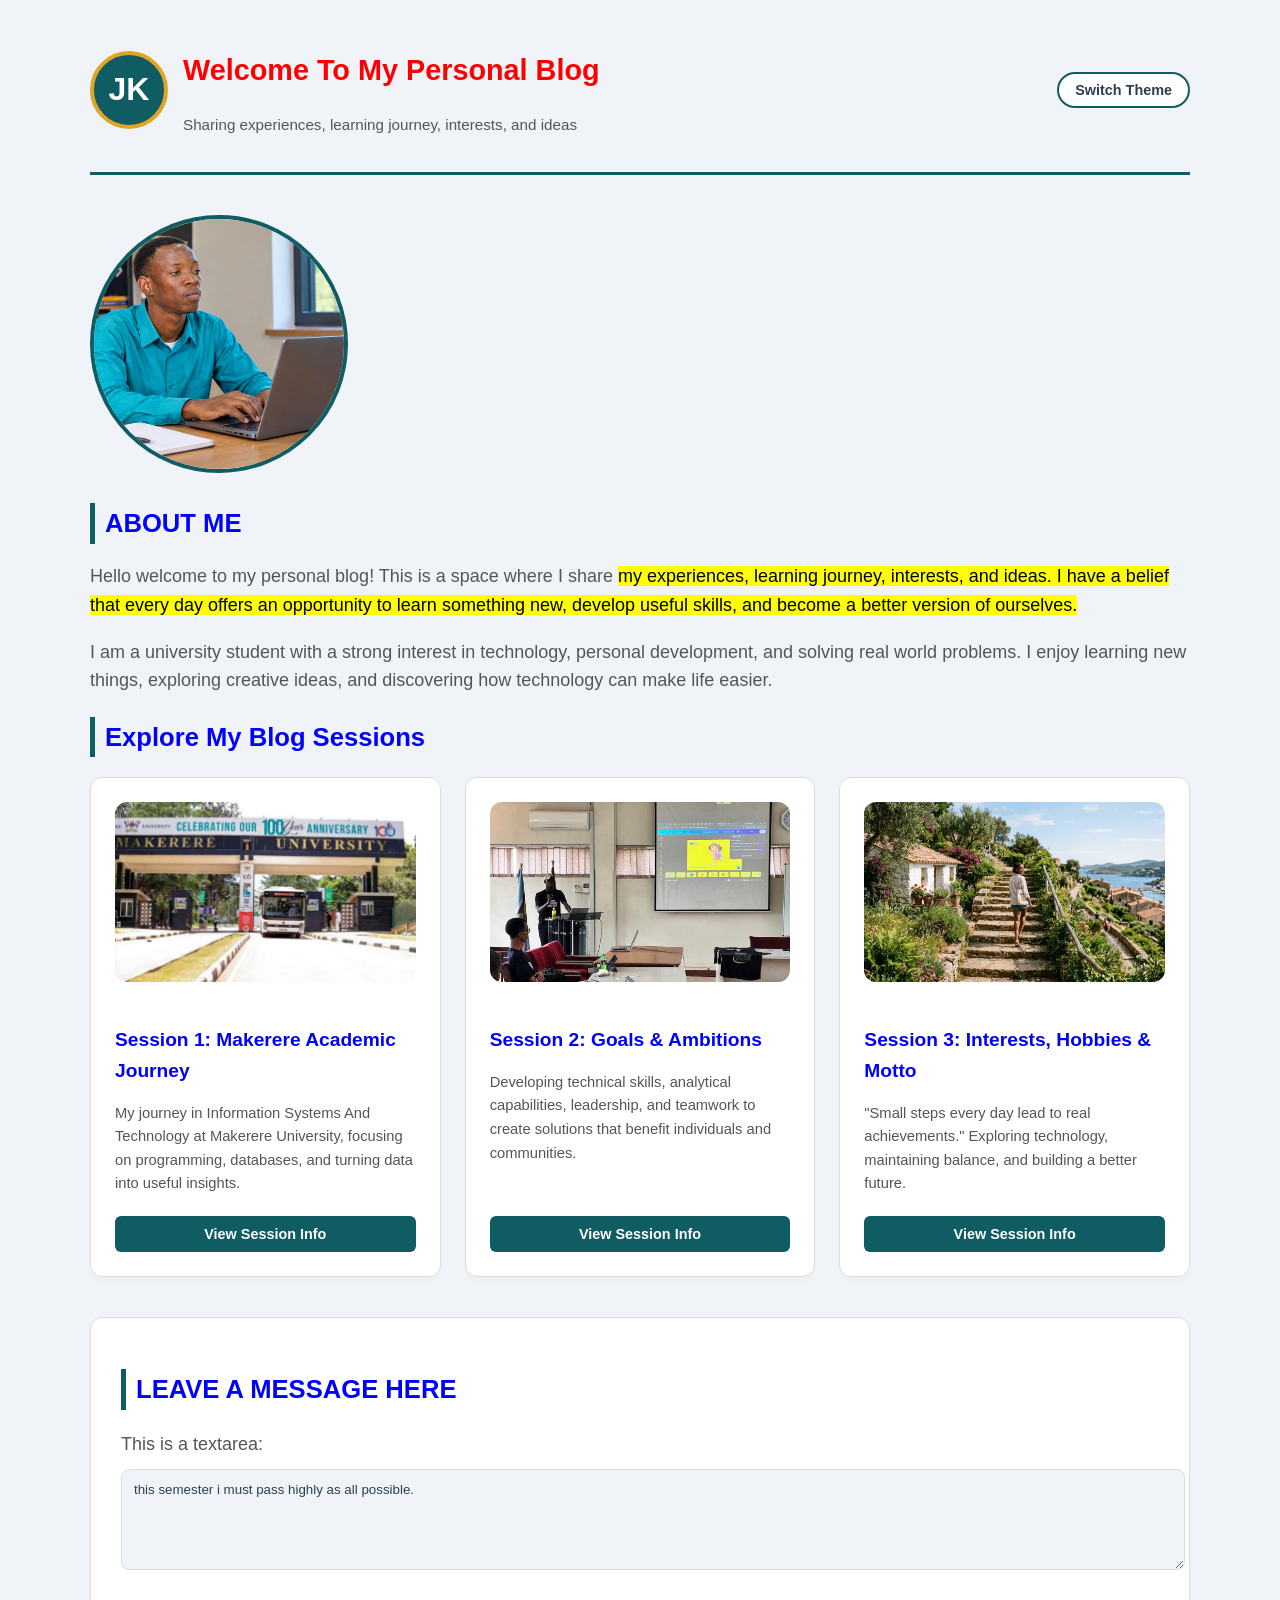
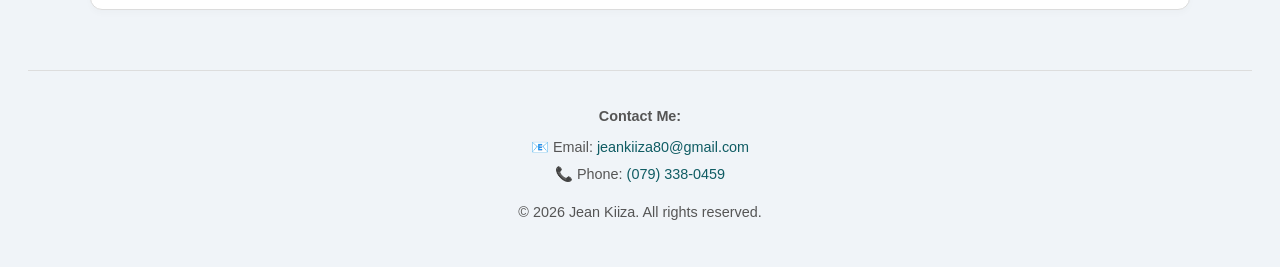
==== commit c3f8b3ef: "Update index.html" ====
--- a/index.html
+++ b/index.html
@@ -27,6 +27,42 @@
             --border-color: #333333;
             --modal-bg: rgba(0, 0, 0, 0.8);
         }
+        [data-theme="ocean"] {
+--bg-color: aliceblue;
+--card-bg: white;
+--text-color: navy;
+--text-secondary: steelblue;
+--accent-color: dodgerblue;
+--accent-hover: royalblue;
+--border-color: lightblue;
+}
+ 
+[data-theme="forest"] {
+--bg-color: honeydew;
+--card-bg: white;
+--text-color: darkgreen;
+--text-secondary: seagreen;
+--accent-color: green;
+--accent-hover: forestgreen;
+--border-color: lightgreen;
+}
+        const themes = ["dark", "ocean", "forest"];
+let currentTheme = -1;
+
+themeToggleBtn.addEventListener("click", () => {
+    currentTheme++;
+
+    if (currentTheme >= themes.length) {
+        currentTheme = -1;
+        document.documentElement.removeAttribute("data-theme");
+        return;
+    }
+
+    document.documentElement.setAttribute("data-theme", themes[currentTheme]);
+});
+
+        
+
 
         * {
             box-sizing: border-box;
